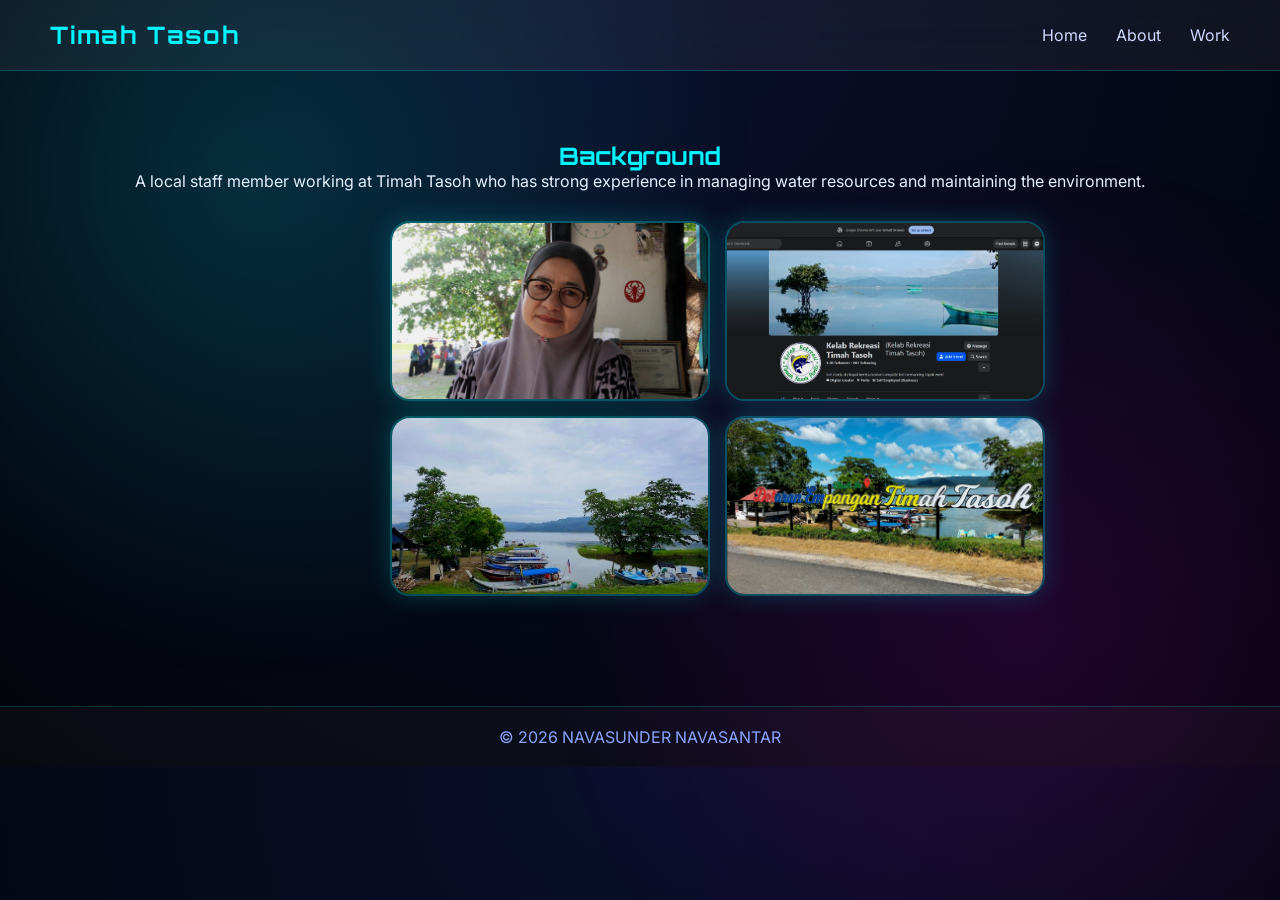
==== about.html @ aee72881 "Add files via upload" ====
<!DOCTYPE html>
<html lang="en">
<head>
<link href="https://fonts.googleapis.com/css2?family=Orbitron:wght@400;600&display=swap" rel="stylesheet">
<meta charset="UTF-8">
<meta name="viewport" content="width=device-width, initial-scale=1.0">
<title>About</title>
<link rel="stylesheet" href="styles.css">
</head>
<body>

<header class="topbar">
    <h2>Timah Tasoh</h2>
    <nav>
        <a href="index.html">Home</a>
        <a href="about.html">About</a>
        <a href="work.html">Work</a>
    </nav>
</header>

<section class="page modern">
    <div class="text">
        <h1>Background</h1>
        <p>
            A local staff member working at Timah Tasoh who has strong experience in managing water resources 
            and maintaining the environment.
        </p>
    </div>

    <div class="gallery">
        <img src="staff.jpeg" alt="Staff 1">
        <img src="tasoh 3.png" alt="Staff 2">
        <img src="tasoh 2.jpg" alt="Staff 3">
        <img src="tasoh.jpg" alt="Timah Tasoh">
    </div>
</section>

<footer>
    <p>© 2026 NAVASUNDER NAVASANTAR</p>
</footer>

</body>
</html>
---- styles.css ----
@import url('https://fonts.googleapis.com/css2?family=Orbitron:wght@400;600&family=Inter:wght@300;400;600&display=swap');

* {
    margin: 0;
    padding: 0;
    box-sizing: border-box;
}

body {
    font-family: 'Inter', sans-serif;
    color: #e6f1ff;
    background: radial-gradient(circle at top, #0a0f2c, #050816 60%, #02030a);
    overflow-x: hidden;
}

/* animated glow background */
body::before {
    content: "";
    position: fixed;
    width: 100%;
    height: 100%;
    background: radial-gradient(circle at 20% 20%, rgba(0,255,255,0.15), transparent 40%),
                radial-gradient(circle at 80% 70%, rgba(255,0,255,0.12), transparent 40%);
    z-index: -1;
    animation: floatGlow 10s infinite alternate;
}

@keyframes floatGlow {
    from { transform: scale(1); }
    to { transform: scale(1.1); }
}

/* TOP BAR */
.topbar {
    display: flex;
    justify-content: space-between;
    align-items: center;
    padding: 20px 50px;
    background: rgba(255,255,255,0.05);
    backdrop-filter: blur(20px);
    border-bottom: 1px solid rgba(0,255,255,0.2);
}

.topbar h2 {
    font-family: 'Orbitron', sans-serif;
    color: #00f5ff;
    letter-spacing: 2px;
}

.topbar nav a {
    margin-left: 25px;
    color: #cfd9ff;
    text-decoration: none;
    position: relative;
    transition: 0.3s;
}

.topbar nav a::after {
    content: "";
    position: absolute;
    width: 0;
    height: 2px;
    left: 0;
    bottom: -5px;
    background: #00f5ff;
    transition: 0.3s;
}

.topbar nav a:hover {
    color: #00f5ff;
}

.topbar nav a:hover::after {
    width: 100%;
}

/* HERO */
.hero-split {
    display: grid;
    grid-template-columns: 1fr 1fr;
    min-height: 80vh;
}

.hero-text {
    display: flex;
    flex-direction: column;
    justify-content: center;
    padding: 80px;
}

.hero-text h1 {
    font-family: 'Orbitron', sans-serif;
    font-size: 4rem;
    color: #00f5ff;
    text-shadow: 0 0 20px rgba(0,255,255,0.6);
}

.hero-text p {
    margin-top: 15px;
    color: #cfd9ff;
    font-size: 1.1rem;
    max-width: 400px;
}

.hero-image {
    background: url('tasoh.jpg') center/cover no-repeat;
    filter: brightness(0.8) contrast(1.2);
    box-shadow: inset 0 0 120px rgba(0,255,255,0.2);
}

/* INTRO BOX */
.intro-box {
    margin: 50px;
    padding: 40px;
    background: rgba(255,255,255,0.05);
    backdrop-filter: blur(20px);
    border: 1px solid rgba(0,255,255,0.15);
    border-radius: 20px;
    box-shadow: 0 0 30px rgba(0,255,255,0.08);
}

/* ABOUT PAGE */
.page.modern {
    display: flex;
    flex-direction: column;
    align-items: center;
    padding: 70px;
    gap: 30px;
    text-align: center;
}
.page.modern h1 {
    font-family: 'Orbitron', sans-serif;
    color: #00f5ff;
}

.page.modern img {
    width: 320px;
    border-radius: 20px;
    border: 2px solid rgba(0,255,255,0.3);
    box-shadow: 0 0 25px rgba(0,255,255,0.2);
}

/* WORK GRID */
.work-grid {
    text-align: center;
    padding: 70px;
}

.work-grid h1 {
    font-family: 'Orbitron', sans-serif;
    margin-bottom: 40px;
    color: #00f5ff;
}

.card {
    display: inline-block;
    margin: 15px;
    padding: 25px;
    width: 220px;
    background: rgba(255,255,255,0.05);
    border: 1px solid rgba(0,255,255,0.2);
    border-radius: 15px;
    transition: 0.3s;
    backdrop-filter: blur(15px);
}

.card:hover {
    transform: translateY(-10px) scale(1.05);
    box-shadow: 0 0 25px rgba(0,255,255,0.3);
    border-color: #00f5ff;
}

/* FOOTER */
footer {
    text-align: center;
    padding: 20px;
    margin-top: 40px;
    background: rgba(255,255,255,0.03);
    border-top: 1px solid rgba(0,255,255,0.15);
    color: #8aa4ff;
}

/* FUTURISTIC GALLERY */
.gallery {
    display: grid;
    grid-template-columns: repeat(2, 1fr);
    gap: 15px;
    max-width: 500px;
}

.gallery img {
    width: 100%;
    height: 180px;
    object-fit: cover;
    border-radius: 15px;
    border: 1px solid rgba(0,255,255,0.3);
    box-shadow: 0 0 15px rgba(0,255,255,0.15);
    transition: 0.3s;
    filter: brightness(0.9) contrast(1.1);
}

.gallery img:hover {
    transform: scale(1.05);
    box-shadow: 0 0 25px rgba(0,255,255,0.4);
    filter: brightness(1.1);
}
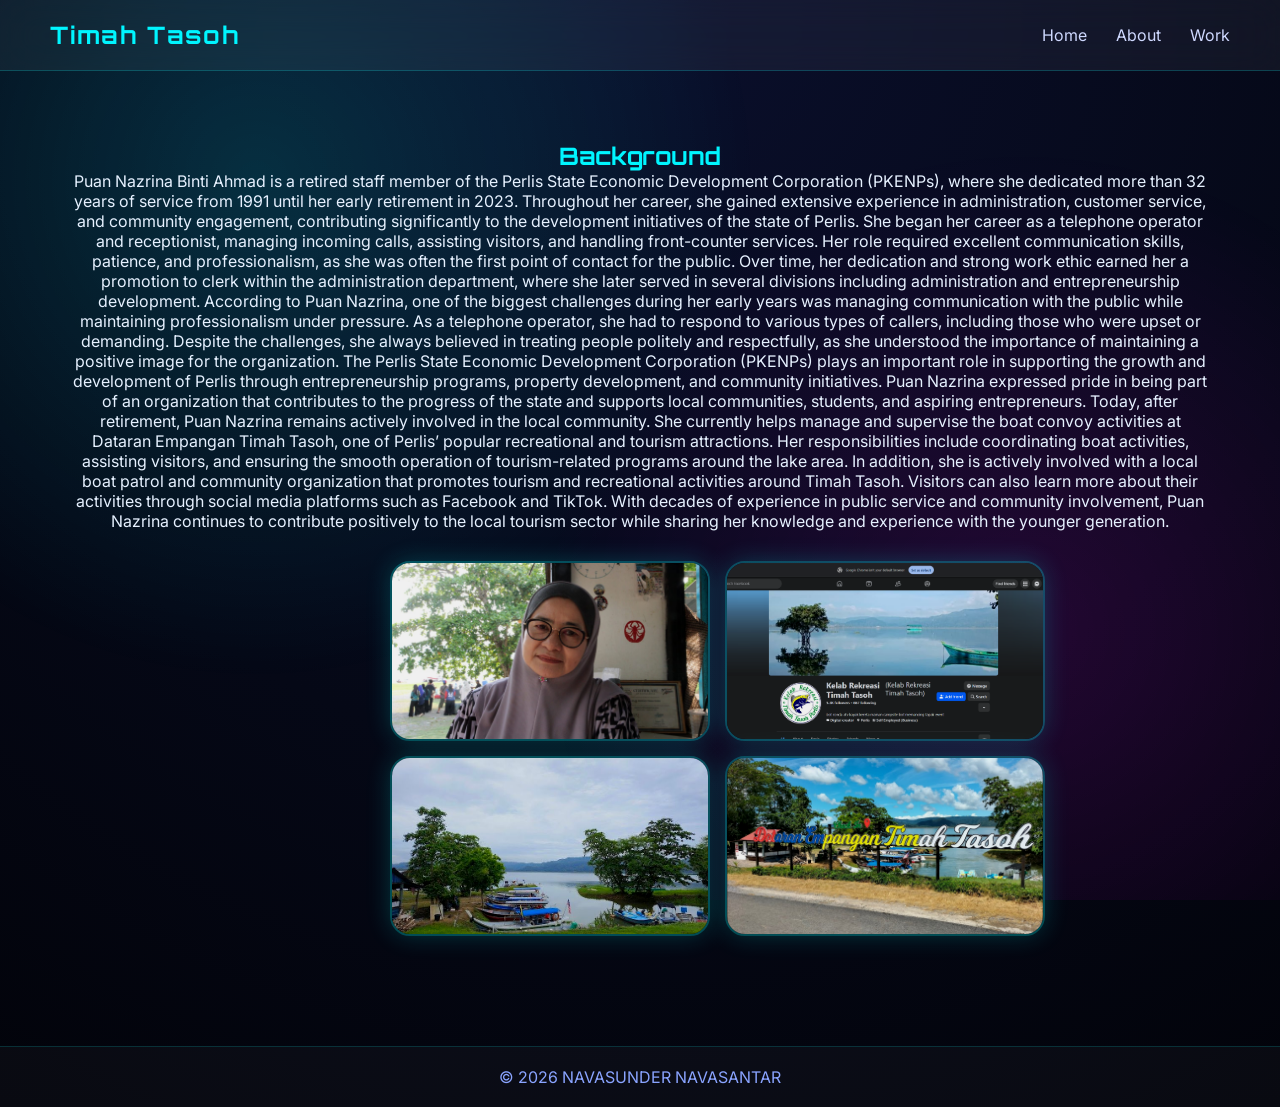
==== commit 92f83b66: "Revise About page with new staff background information Updated the content of the About page to inc" ====
--- a/about.html
+++ b/about.html
@@ -22,8 +22,21 @@
     <div class="text">
         <h1>Background</h1>
         <p>
-            A local staff member working at Timah Tasoh who has strong experience in managing water resources 
-            and maintaining the environment.
+
+Puan Nazrina Binti Ahmad is a retired staff member of the Perlis State Economic Development Corporation (PKENPs), where she dedicated more than 32 years of service from 1991 until her early retirement in 2023. Throughout her career, she gained extensive experience in administration, customer service, and community engagement, contributing significantly to the development initiatives of the state of Perlis.
+
+She began her career as a telephone operator and receptionist, managing incoming calls, assisting visitors, and handling front-counter services. Her role required excellent communication skills, patience, and professionalism, as she was often the first point of contact for the public. Over time, her dedication and strong work ethic earned her a promotion to clerk within the administration department, where she later served in several divisions including administration and entrepreneurship development.
+
+According to Puan Nazrina, one of the biggest challenges during her early years was managing communication with the public while maintaining professionalism under pressure. As a telephone operator, she had to respond to various types of callers, including those who were upset or demanding. Despite the challenges, she always believed in treating people politely and respectfully, as she understood the importance of maintaining a positive image for the organization.
+
+The Perlis State Economic Development Corporation (PKENPs) plays an important role in supporting the growth and development of Perlis through entrepreneurship programs, property development, and community initiatives. Puan Nazrina expressed pride in being part of an organization that contributes to the progress of the state and supports local communities, students, and aspiring entrepreneurs.
+
+Today, after retirement, Puan Nazrina remains actively involved in the local community. She currently helps manage and supervise the boat convoy activities at Dataran Empangan Timah Tasoh, one of Perlis’ popular recreational and tourism attractions. Her responsibilities include coordinating boat activities, assisting visitors, and ensuring the smooth operation of tourism-related programs around the lake area.
+
+In addition, she is actively involved with a local boat patrol and community organization that promotes tourism and recreational activities around Timah Tasoh. Visitors can also learn more about their activities through social media platforms such as Facebook and TikTok.
+
+With decades of experience in public service and community involvement, Puan Nazrina continues to contribute positively to the local tourism sector while sharing her knowledge and experience with the younger generation.
+
         </p>
     </div>
 
@@ -40,4 +53,4 @@
 </footer>
 
 </body>
-</html>+</html>
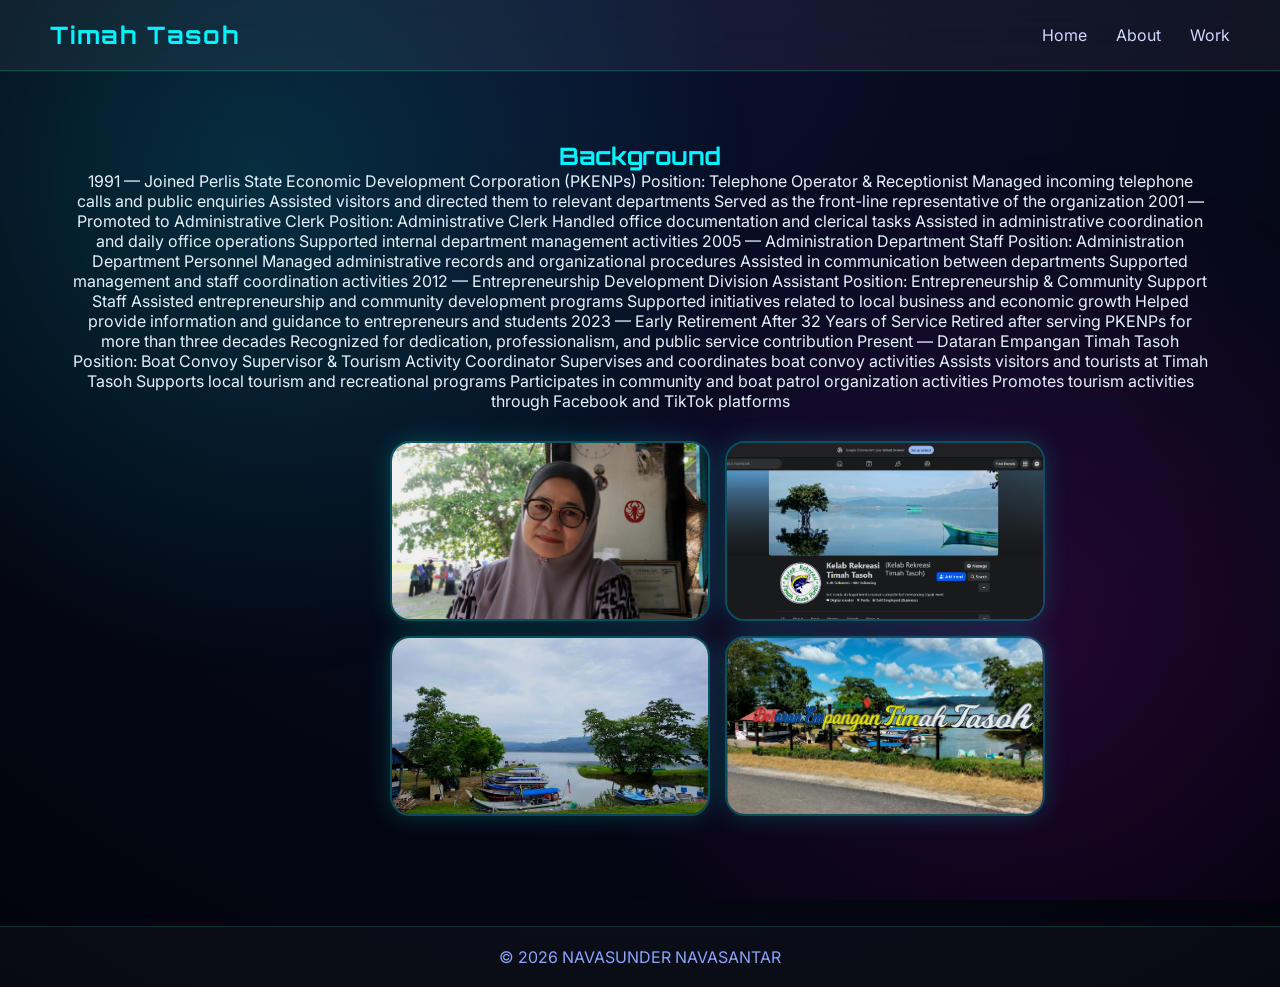
==== commit 3f7603a0: "Revise about.html with career timeline for Puan Nazrina Updated the background section with a detail" ====
--- a/about.html
+++ b/about.html
@@ -23,21 +23,46 @@
         <h1>Background</h1>
         <p>
 
-Puan Nazrina Binti Ahmad is a retired staff member of the Perlis State Economic Development Corporation (PKENPs), where she dedicated more than 32 years of service from 1991 until her early retirement in 2023. Throughout her career, she gained extensive experience in administration, customer service, and community engagement, contributing significantly to the development initiatives of the state of Perlis.
+1991 — Joined Perlis State Economic Development Corporation (PKENPs)
 
-She began her career as a telephone operator and receptionist, managing incoming calls, assisting visitors, and handling front-counter services. Her role required excellent communication skills, patience, and professionalism, as she was often the first point of contact for the public. Over time, her dedication and strong work ethic earned her a promotion to clerk within the administration department, where she later served in several divisions including administration and entrepreneurship development.
+Position: Telephone Operator & Receptionist
 
-According to Puan Nazrina, one of the biggest challenges during her early years was managing communication with the public while maintaining professionalism under pressure. As a telephone operator, she had to respond to various types of callers, including those who were upset or demanding. Despite the challenges, she always believed in treating people politely and respectfully, as she understood the importance of maintaining a positive image for the organization.
+Managed incoming telephone calls and public enquiries
+Assisted visitors and directed them to relevant departments
+Served as the front-line representative of the organization
+2001 — Promoted to Administrative Clerk
 
-The Perlis State Economic Development Corporation (PKENPs) plays an important role in supporting the growth and development of Perlis through entrepreneurship programs, property development, and community initiatives. Puan Nazrina expressed pride in being part of an organization that contributes to the progress of the state and supports local communities, students, and aspiring entrepreneurs.
+Position: Administrative Clerk
 
-Today, after retirement, Puan Nazrina remains actively involved in the local community. She currently helps manage and supervise the boat convoy activities at Dataran Empangan Timah Tasoh, one of Perlis’ popular recreational and tourism attractions. Her responsibilities include coordinating boat activities, assisting visitors, and ensuring the smooth operation of tourism-related programs around the lake area.
+Handled office documentation and clerical tasks
+Assisted in administrative coordination and daily office operations
+Supported internal department management activities
+2005 — Administration Department Staff
 
-In addition, she is actively involved with a local boat patrol and community organization that promotes tourism and recreational activities around Timah Tasoh. Visitors can also learn more about their activities through social media platforms such as Facebook and TikTok.
+Position: Administration Department Personnel
 
-With decades of experience in public service and community involvement, Puan Nazrina continues to contribute positively to the local tourism sector while sharing her knowledge and experience with the younger generation.
+Managed administrative records and organizational procedures
+Assisted in communication between departments
+Supported management and staff coordination activities
+2012 — Entrepreneurship Development Division Assistant
 
-        </p>
+Position: Entrepreneurship & Community Support Staff
+
+Assisted entrepreneurship and community development programs
+Supported initiatives related to local business and economic growth
+Helped provide information and guidance to entrepreneurs and students
+2023 — Early Retirement After 32 Years of Service
+Retired after serving PKENPs for more than three decades
+Recognized for dedication, professionalism, and public service contribution
+Present — Dataran Empangan Timah Tasoh
+
+Position: Boat Convoy Supervisor & Tourism Activity Coordinator
+
+Supervises and coordinates boat convoy activities
+Assists visitors and tourists at Timah Tasoh
+Supports local tourism and recreational programs
+Participates in community and boat patrol organization activities
+Promotes tourism activities through Facebook and TikTok platforms
     </div>
 
     <div class="gallery">
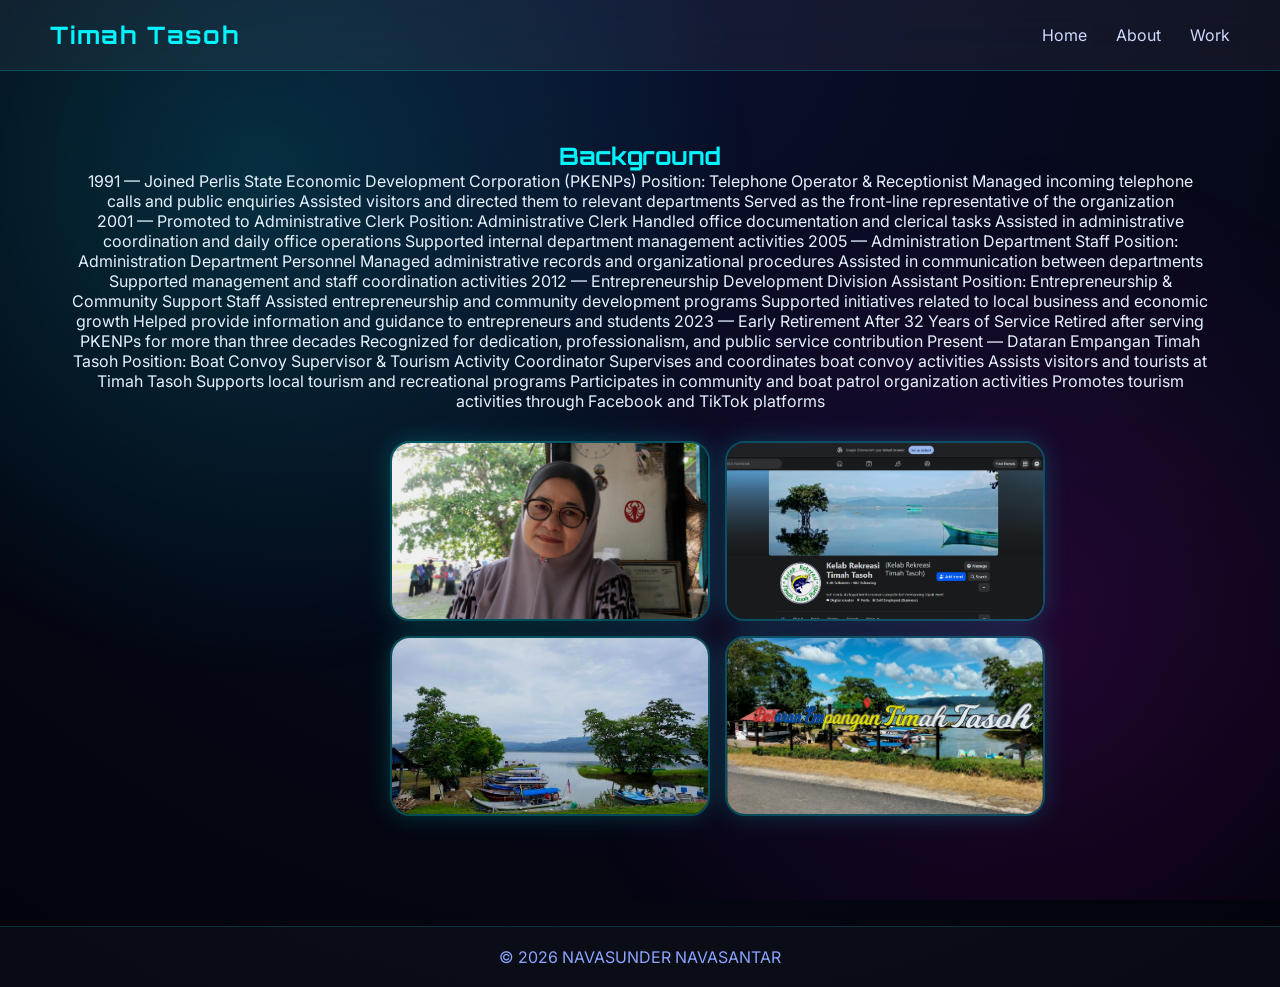
==== commit 732aef53: "Update about.html" ====
--- a/about.html
+++ b/about.html
@@ -29,9 +29,9 @@
 
 Managed incoming telephone calls and public enquiries
 Assisted visitors and directed them to relevant departments
-Served as the front-line representative of the organization
+Served as the front-line representative of the organization<br>
+
 2001 — Promoted to Administrative Clerk
-
 Position: Administrative Clerk
 
 Handled office documentation and clerical tasks
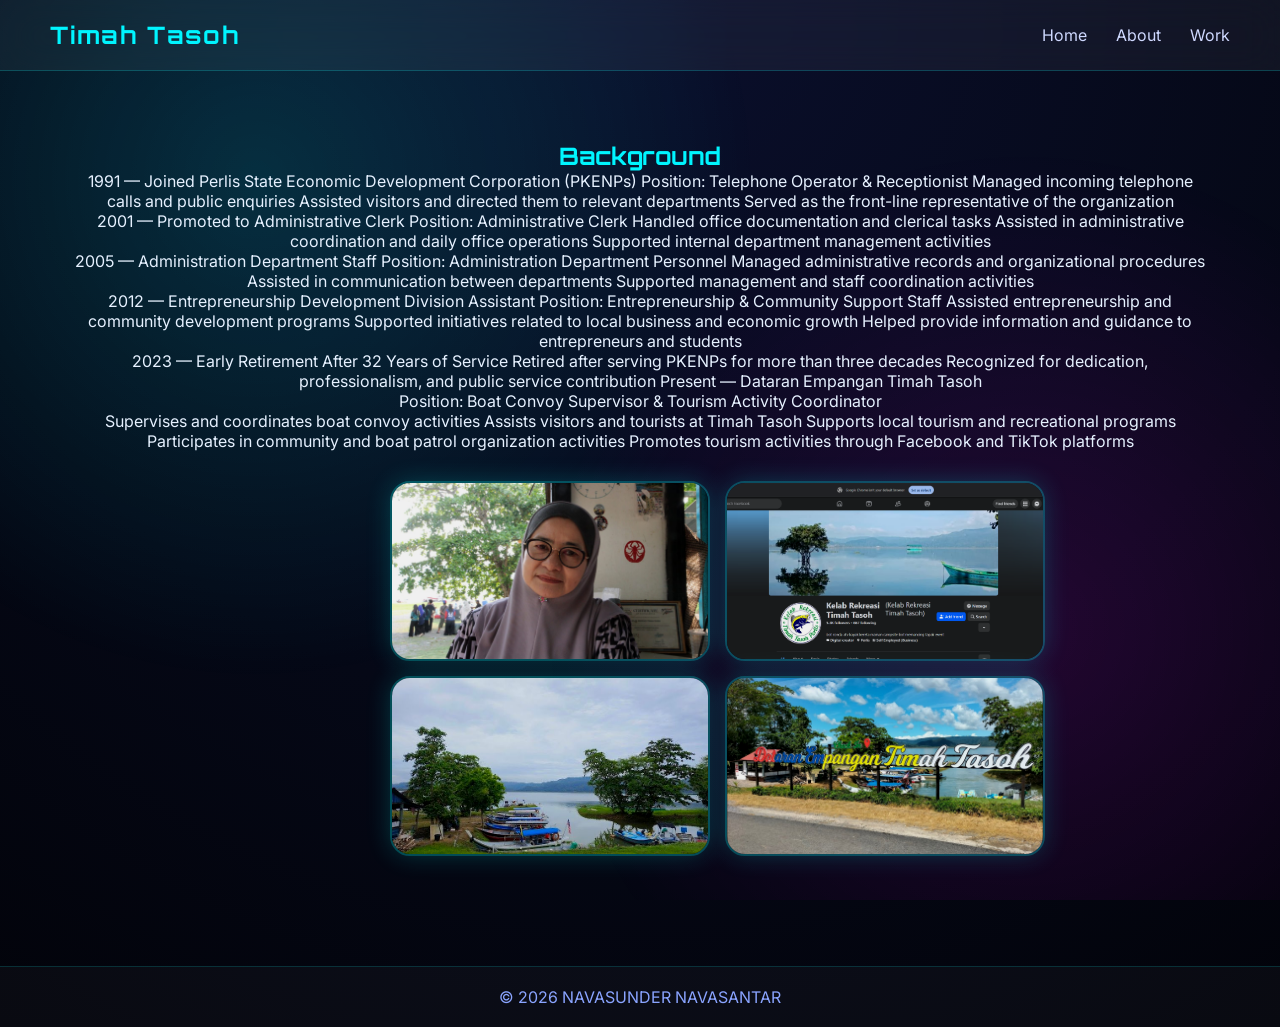
==== commit a35336fb: "Update about.html" ====
--- a/about.html
+++ b/about.html
@@ -36,27 +36,29 @@
 
 Handled office documentation and clerical tasks
 Assisted in administrative coordination and daily office operations
-Supported internal department management activities
+Supported internal department management activities<br>
+
 2005 — Administration Department Staff
-
 Position: Administration Department Personnel
 
 Managed administrative records and organizational procedures
 Assisted in communication between departments
-Supported management and staff coordination activities
+Supported management and staff coordination activities<br>
+            
 2012 — Entrepreneurship Development Division Assistant
-
 Position: Entrepreneurship & Community Support Staff
 
 Assisted entrepreneurship and community development programs
 Supported initiatives related to local business and economic growth
-Helped provide information and guidance to entrepreneurs and students
+Helped provide information and guidance to entrepreneurs and students<br>
+            
 2023 — Early Retirement After 32 Years of Service
+            
 Retired after serving PKENPs for more than three decades
 Recognized for dedication, professionalism, and public service contribution
-Present — Dataran Empangan Timah Tasoh
+Present — Dataran Empangan Timah Tasoh<br>
 
-Position: Boat Convoy Supervisor & Tourism Activity Coordinator
+Position: Boat Convoy Supervisor & Tourism Activity Coordinator<br>
 
 Supervises and coordinates boat convoy activities
 Assists visitors and tourists at Timah Tasoh
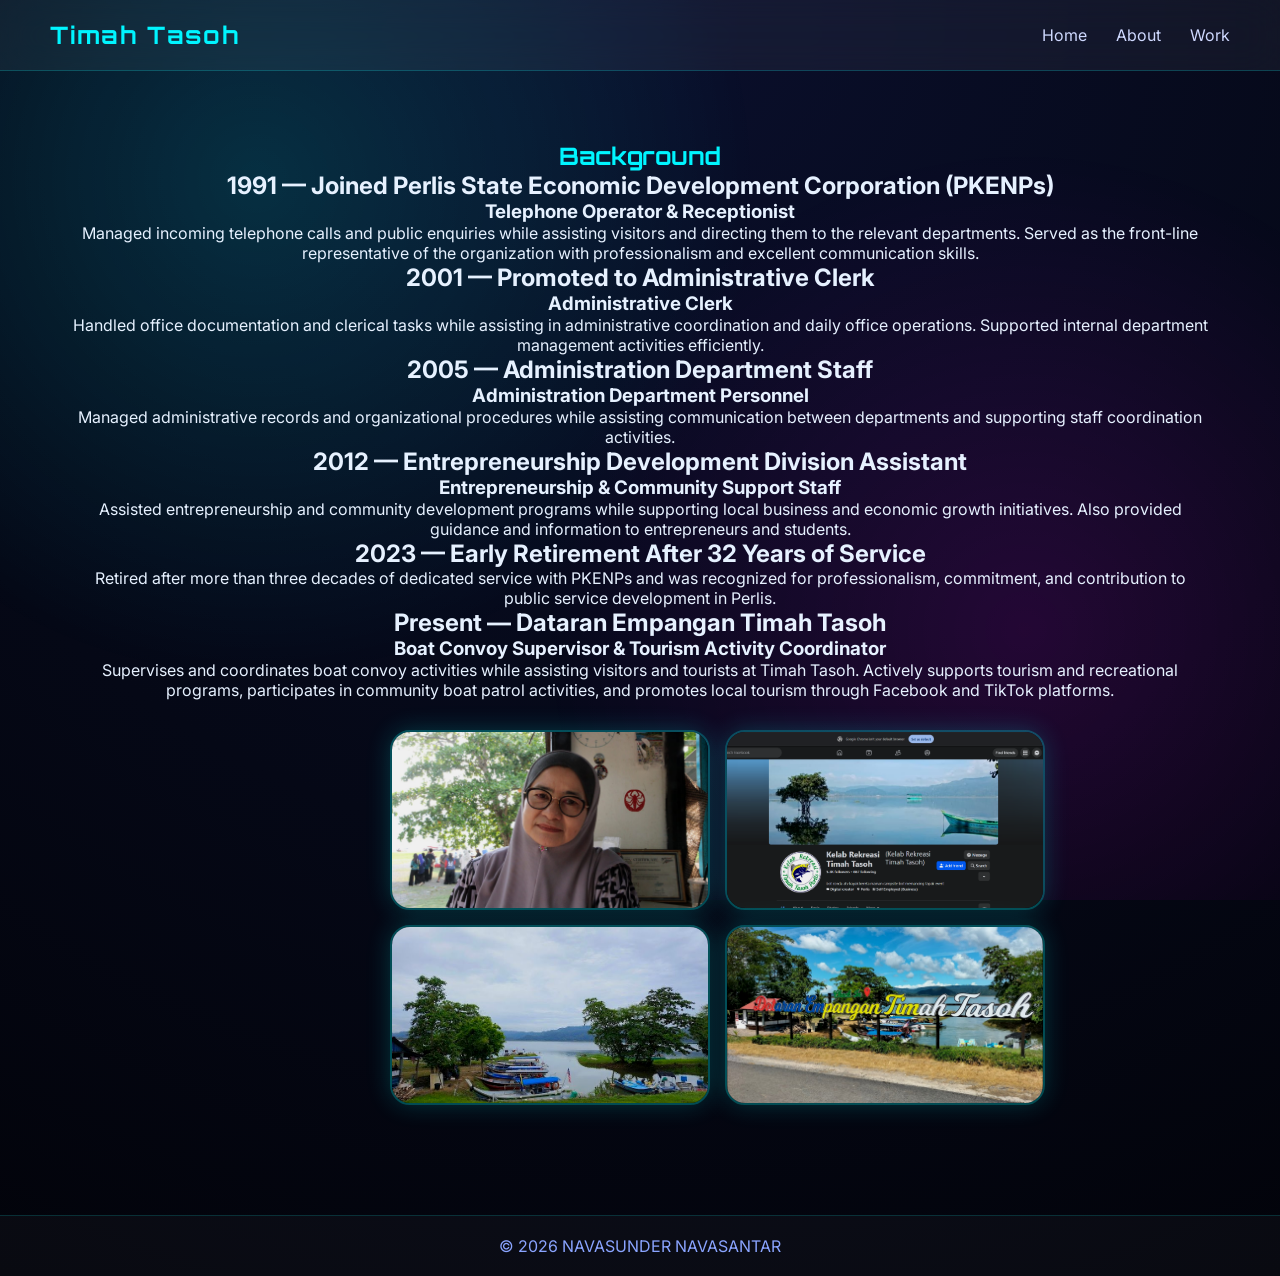
==== commit b4306441: "Update about.html" ====
--- a/about.html
+++ b/about.html
@@ -21,50 +21,66 @@
 <section class="page modern">
     <div class="text">
         <h1>Background</h1>
-        <p>
 
-1991 — Joined Perlis State Economic Development Corporation (PKENPs)
+        <div class="career-item">
+            <h2>1991 — Joined Perlis State Economic Development Corporation (PKENPs)</h2>
+            <h3>Telephone Operator & Receptionist</h3>
+            <p>
+                Managed incoming telephone calls and public enquiries while assisting visitors
+                and directing them to the relevant departments. Served as the front-line
+                representative of the organization with professionalism and excellent
+                communication skills.
+            </p>
+        </div>
 
-Position: Telephone Operator & Receptionist
+        <div class="career-item">
+            <h2>2001 — Promoted to Administrative Clerk</h2>
+            <h3>Administrative Clerk</h3>
+            <p>
+                Handled office documentation and clerical tasks while assisting in
+                administrative coordination and daily office operations. Supported internal
+                department management activities efficiently.
+            </p>
+        </div>
 
-Managed incoming telephone calls and public enquiries
-Assisted visitors and directed them to relevant departments
-Served as the front-line representative of the organization<br>
+        <div class="career-item">
+            <h2>2005 — Administration Department Staff</h2>
+            <h3>Administration Department Personnel</h3>
+            <p>
+                Managed administrative records and organizational procedures while assisting
+                communication between departments and supporting staff coordination activities.
+            </p>
+        </div>
 
-2001 — Promoted to Administrative Clerk
-Position: Administrative Clerk
+        <div class="career-item">
+            <h2>2012 — Entrepreneurship Development Division Assistant</h2>
+            <h3>Entrepreneurship & Community Support Staff</h3>
+            <p>
+                Assisted entrepreneurship and community development programs while supporting
+                local business and economic growth initiatives. Also provided guidance and
+                information to entrepreneurs and students.
+            </p>
+        </div>
 
-Handled office documentation and clerical tasks
-Assisted in administrative coordination and daily office operations
-Supported internal department management activities<br>
+        <div class="career-item">
+            <h2>2023 — Early Retirement After 32 Years of Service</h2>
+            <p>
+                Retired after more than three decades of dedicated service with PKENPs and
+                was recognized for professionalism, commitment, and contribution to public
+                service development in Perlis.
+            </p>
+        </div>
 
-2005 — Administration Department Staff
-Position: Administration Department Personnel
-
-Managed administrative records and organizational procedures
-Assisted in communication between departments
-Supported management and staff coordination activities<br>
-            
-2012 — Entrepreneurship Development Division Assistant
-Position: Entrepreneurship & Community Support Staff
-
-Assisted entrepreneurship and community development programs
-Supported initiatives related to local business and economic growth
-Helped provide information and guidance to entrepreneurs and students<br>
-            
-2023 — Early Retirement After 32 Years of Service
-            
-Retired after serving PKENPs for more than three decades
-Recognized for dedication, professionalism, and public service contribution
-Present — Dataran Empangan Timah Tasoh<br>
-
-Position: Boat Convoy Supervisor & Tourism Activity Coordinator<br>
-
-Supervises and coordinates boat convoy activities
-Assists visitors and tourists at Timah Tasoh
-Supports local tourism and recreational programs
-Participates in community and boat patrol organization activities
-Promotes tourism activities through Facebook and TikTok platforms
+        <div class="career-item">
+            <h2>Present — Dataran Empangan Timah Tasoh</h2>
+            <h3>Boat Convoy Supervisor & Tourism Activity Coordinator</h3>
+            <p>
+                Supervises and coordinates boat convoy activities while assisting visitors and
+                tourists at Timah Tasoh. Actively supports tourism and recreational programs,
+                participates in community boat patrol activities, and promotes local tourism
+                through Facebook and TikTok platforms.
+            </p>
+        </div>
     </div>
 
     <div class="gallery">
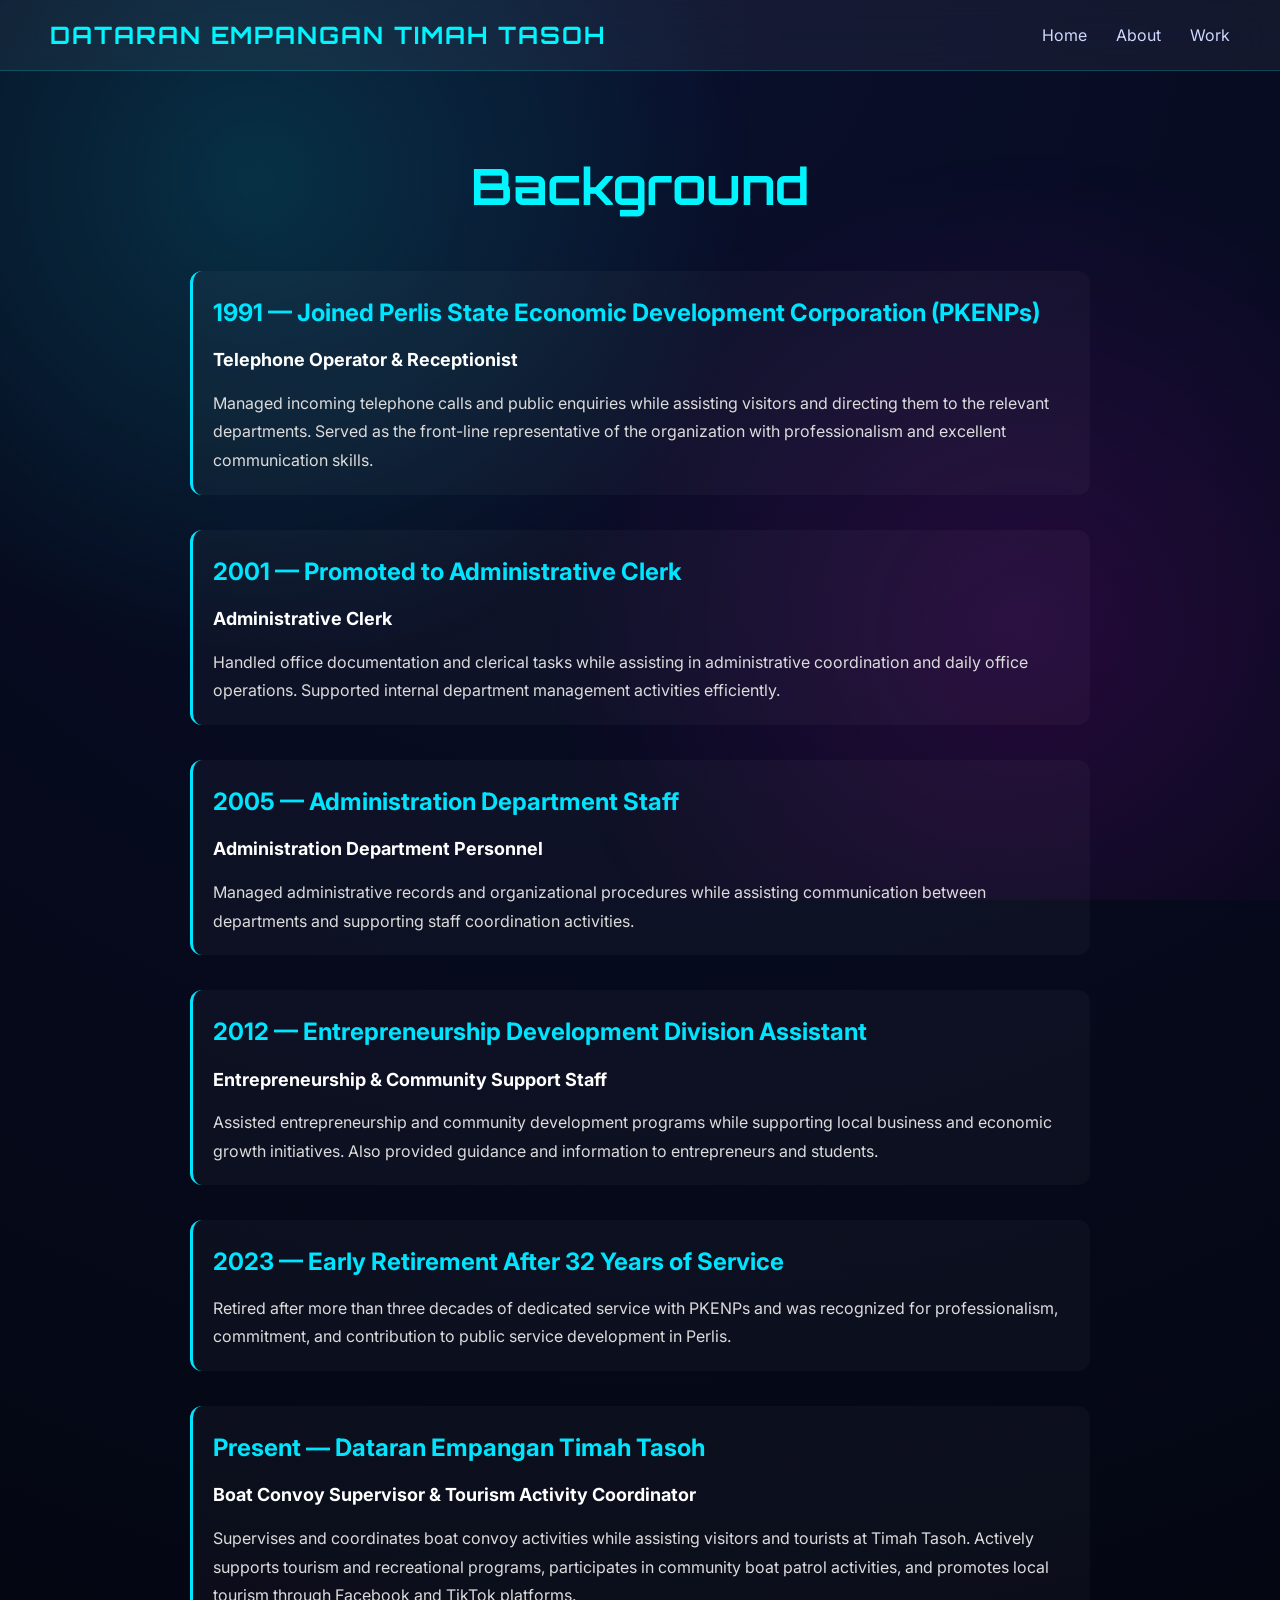
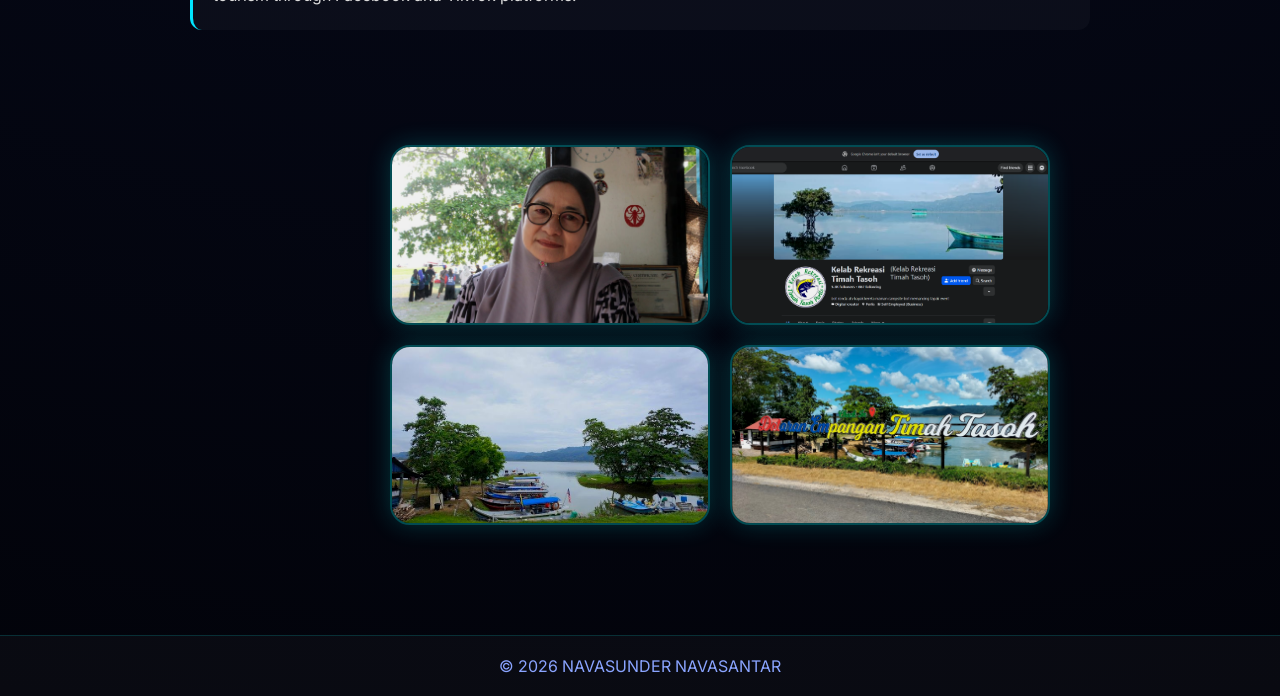
==== commit f028056d: "Update about.html" ====
--- a/about.html
+++ b/about.html
@@ -10,7 +10,7 @@
 <body>
 
 <header class="topbar">
-    <h2>Timah Tasoh</h2>
+    <h2>DATARAN EMPANGAN TIMAH TASOH</h2>
     <nav>
         <a href="index.html">Home</a>
         <a href="about.html">About</a>
--- a/styles.css
+++ b/styles.css
@@ -203,4 +203,57 @@
     transform: scale(1.05);
     box-shadow: 0 0 25px rgba(0,255,255,0.4);
     filter: brightness(1.1);
-}+}
+
+.text {
+    max-width: 900px;
+    margin: auto;
+    text-align: left;
+    line-height: 1.8;
+    color: white;
+}
+
+.text h1 {
+    text-align: center;
+    margin-bottom: 40px;
+    font-size: 50px;
+}
+
+.career-item {
+    margin-bottom: 35px;
+    padding: 20px;
+    border-left: 3px solid #00e5ff;
+    background: rgba(255,255,255,0.03);
+    border-radius: 12px;
+}
+
+.career-item h2 {
+    font-size: 24px;
+    margin-bottom: 10px;
+    color: #00e5ff;
+}
+
+.career-item h3 {
+    font-size: 18px;
+    margin-bottom: 12px;
+    color: #ffffff;
+}
+
+.career-item p {
+    font-size: 16px;
+    color: #dcdcdc;
+}
+
+.gallery {
+    margin-top: 50px;
+    display: grid;
+    grid-template-columns: repeat(2, 1fr);
+    gap: 20px;
+}
+
+.gallery img {
+    width: 100%;
+    border-radius: 20px;
+    border: 2px solid #00e5ff;
+    object-fit: cover;
+}
